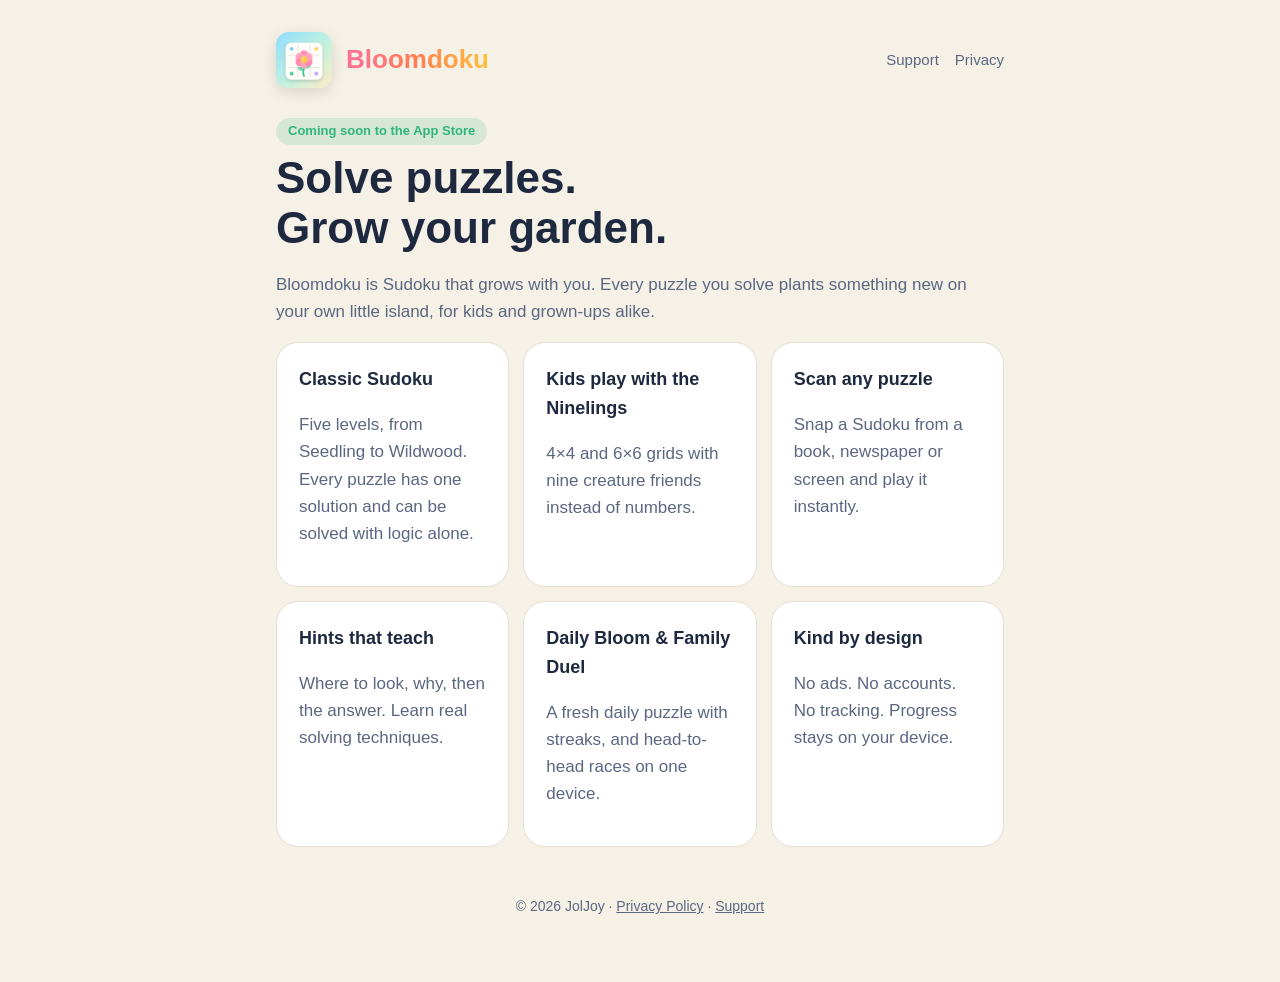
==== index.html @ 3161cd80 "Bloomdoku website: home, privacy policy and support pages Co-Authored-By: Claude Opus 5.5 <noreply@a" ====
<!doctype html><html lang="en"><head><meta charset="utf-8"><meta name="viewport" content="width=device-width, initial-scale=1"><link rel="icon" href="icon.png"><link rel="stylesheet" href="style.css"><title>Bloomdoku: Sudoku Garden</title>
<meta name="description" content="Sudoku for kids and grown-ups. Solve puzzles, grow a garden. No ads, no tracking."></head>
<body><div class="wrap"><header><a href="./"><img src="icon.png" alt=""><span class="brand">Bloomdoku</span></a><nav><a href="support.html">Support</a><a href="privacy.html">Privacy</a></nav></header>
<span class="pill">Coming soon to the App Store</span>
<h1>Solve puzzles.<br>Grow your garden.</h1>
<p>Bloomdoku is Sudoku that grows with you. Every puzzle you solve plants something new on your own little island, for kids and grown-ups alike.</p>
<div class="grid">
 <div class="card"><h3>Classic Sudoku</h3><p>Five levels, from Seedling to Wildwood. Every puzzle has one solution and can be solved with logic alone.</p></div>
 <div class="card"><h3>Kids play with the Ninelings</h3><p>4×4 and 6×6 grids with nine creature friends instead of numbers.</p></div>
 <div class="card"><h3>Scan any puzzle</h3><p>Snap a Sudoku from a book, newspaper or screen and play it instantly.</p></div>
 <div class="card"><h3>Hints that teach</h3><p>Where to look, why, then the answer. Learn real solving techniques.</p></div>
 <div class="card"><h3>Daily Bloom &amp; Family Duel</h3><p>A fresh daily puzzle with streaks, and head-to-head races on one device.</p></div>
 <div class="card"><h3>Kind by design</h3><p>No ads. No accounts. No tracking. Progress stays on your device.</p></div>
</div>
<footer>© 2026 JolJoy · <a href="privacy.html">Privacy Policy</a> · <a href="support.html">Support</a></footer></div></body></html>
---- style.css ----
:root {
  --bg: #f6f1e7; --card: #ffffff; --ink: #1e2940; --soft: #5b6780;
  --petal: #ff6f9c; --leaf: #2fb67c; --sun: #ffc23d; --line: #e6dfd2;
}
@media (prefers-color-scheme: dark) {
  :root { --bg: #11151f; --card: #1c2231; --ink: #f2f4fa; --soft: #a9b3c9; --line: #2c3447; }
}
* { box-sizing: border-box; }
body {
  margin: 0; background: var(--bg); color: var(--ink);
  font: 17px/1.6 ui-rounded, "SF Pro Rounded", -apple-system, BlinkMacSystemFont, "Segoe UI", sans-serif;
}
.wrap { max-width: 760px; margin: 0 auto; padding: 32px 16px 64px; }
header { display: flex; align-items: center; gap: 14px; margin-bottom: 28px; }
header img { width: 56px; height: 56px; border-radius: 13px; box-shadow: 0 4px 14px rgba(0,0,0,.12); }
header a { text-decoration: none; color: inherit; display: flex; align-items: center; gap: 14px; }
.brand { font-size: 26px; font-weight: 800;
  background: linear-gradient(90deg, var(--petal), #ff7f50, var(--sun));
  -webkit-background-clip: text; background-clip: text; color: transparent; }
nav { margin-left: auto; display: flex; gap: 16px; font-size: 15px; }
nav a { color: var(--soft); text-decoration: none; }
nav a:hover { color: var(--petal); }
h1 { font-size: clamp(30px, 6vw, 44px); line-height: 1.15; margin: 8px 0 12px; }
h2 { font-size: 22px; margin: 32px 0 8px; }
p, li { color: var(--soft); }
.card { background: var(--card); border: 1px solid var(--line); border-radius: 22px; padding: 22px; margin: 16px 0; }
.grid { display: grid; gap: 14px; grid-template-columns: repeat(auto-fit, minmax(210px, 1fr)); }
.grid .card { margin: 0; }
.grid h3 { margin: 0 0 4px; font-size: 18px; color: var(--ink); }
.pill { display: inline-block; background: color-mix(in srgb, var(--leaf) 16%, transparent); color: var(--leaf);
  font-weight: 700; font-size: 13px; padding: 3px 12px; border-radius: 99px; }
.cta { display: inline-block; margin-top: 14px; background: var(--petal); color: #fff; text-decoration: none;
  font-weight: 700; padding: 12px 22px; border-radius: 16px; }
footer { margin-top: 48px; font-size: 14px; color: var(--soft); text-align: center; }
footer a { color: var(--soft); }
details { border-top: 1px solid var(--line); padding: 12px 0; }
summary { cursor: pointer; font-weight: 700; color: var(--ink); }
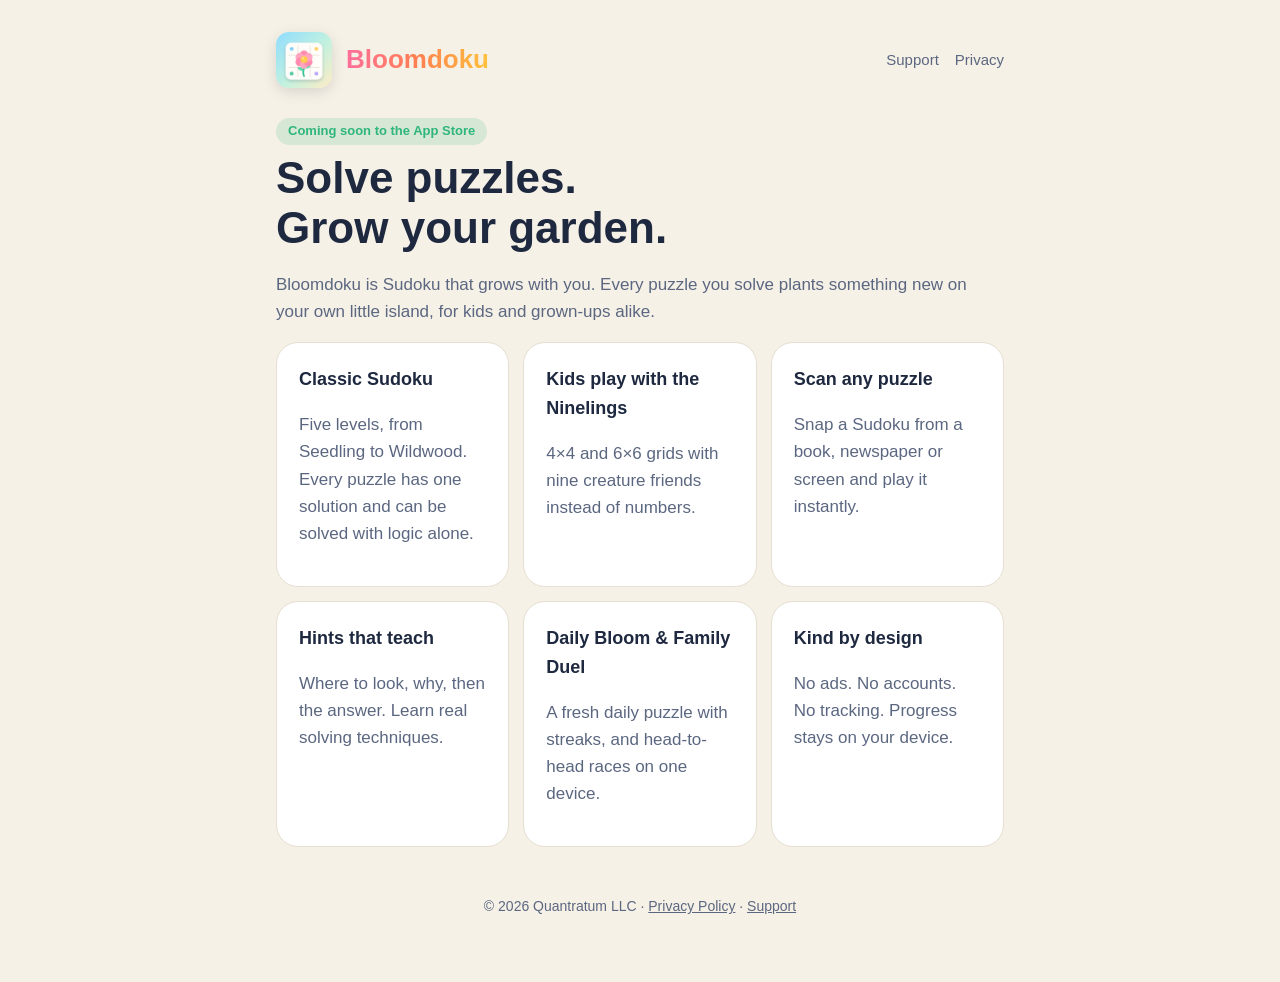
==== commit 88da98b9: "Publisher: Quantratum LLC Co-Authored-By: Claude Opus 5.5 <noreply@anthropic.com>" ====
--- a/index.html
+++ b/index.html
@@ -12,4 +12,4 @@
  <div class="card"><h3>Daily Bloom &amp; Family Duel</h3><p>A fresh daily puzzle with streaks, and head-to-head races on one device.</p></div>
  <div class="card"><h3>Kind by design</h3><p>No ads. No accounts. No tracking. Progress stays on your device.</p></div>
 </div>
-<footer>© 2026 JolJoy · <a href="privacy.html">Privacy Policy</a> · <a href="support.html">Support</a></footer></div></body></html>
+<footer>© 2026 Quantratum LLC · <a href="privacy.html">Privacy Policy</a> · <a href="support.html">Support</a></footer></div></body></html>
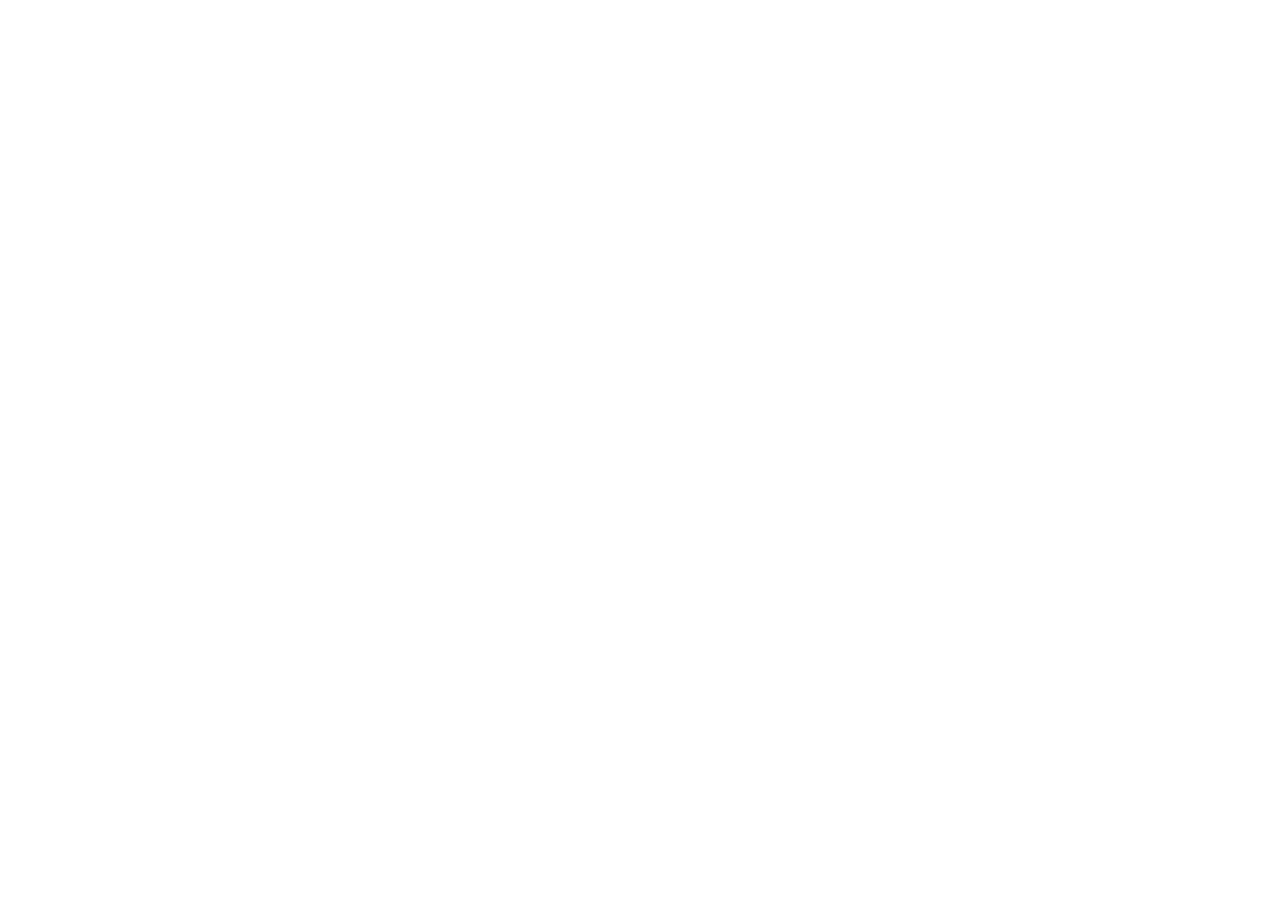
==== commit 6b16b3fb: "Redirect to quantratum.com/bloomdoku Co-Authored-By: Claude Opus 5.5 <noreply@anthropic.com>" ====
--- a/index.html
+++ b/index.html
@@ -1,15 +1,5 @@
-<!doctype html><html lang="en"><head><meta charset="utf-8"><meta name="viewport" content="width=device-width, initial-scale=1"><link rel="icon" href="icon.png"><link rel="stylesheet" href="style.css"><title>Bloomdoku: Sudoku Garden</title>
-<meta name="description" content="Sudoku for kids and grown-ups. Solve puzzles, grow a garden. No ads, no tracking."></head>
-<body><div class="wrap"><header><a href="./"><img src="icon.png" alt=""><span class="brand">Bloomdoku</span></a><nav><a href="support.html">Support</a><a href="privacy.html">Privacy</a></nav></header>
-<span class="pill">Coming soon to the App Store</span>
-<h1>Solve puzzles.<br>Grow your garden.</h1>
-<p>Bloomdoku is Sudoku that grows with you. Every puzzle you solve plants something new on your own little island, for kids and grown-ups alike.</p>
-<div class="grid">
- <div class="card"><h3>Classic Sudoku</h3><p>Five levels, from Seedling to Wildwood. Every puzzle has one solution and can be solved with logic alone.</p></div>
- <div class="card"><h3>Kids play with the Ninelings</h3><p>4×4 and 6×6 grids with nine creature friends instead of numbers.</p></div>
- <div class="card"><h3>Scan any puzzle</h3><p>Snap a Sudoku from a book, newspaper or screen and play it instantly.</p></div>
- <div class="card"><h3>Hints that teach</h3><p>Where to look, why, then the answer. Learn real solving techniques.</p></div>
- <div class="card"><h3>Daily Bloom &amp; Family Duel</h3><p>A fresh daily puzzle with streaks, and head-to-head races on one device.</p></div>
- <div class="card"><h3>Kind by design</h3><p>No ads. No accounts. No tracking. Progress stays on your device.</p></div>
-</div>
-<footer>© 2026 Quantratum LLC · <a href="privacy.html">Privacy Policy</a> · <a href="support.html">Support</a></footer></div></body></html>
+<!doctype html><html lang="en"><head><meta charset="utf-8">
+<title>Bloomdoku has moved</title>
+<link rel="canonical" href="https://quantratum.com/bloomdoku/">
+<meta http-equiv="refresh" content="0; url=https://quantratum.com/bloomdoku/">
+</head><body><p>Bloomdoku has moved to <a href="https://quantratum.com/bloomdoku/">quantratum.com/bloomdoku</a>.</p></body></html>
